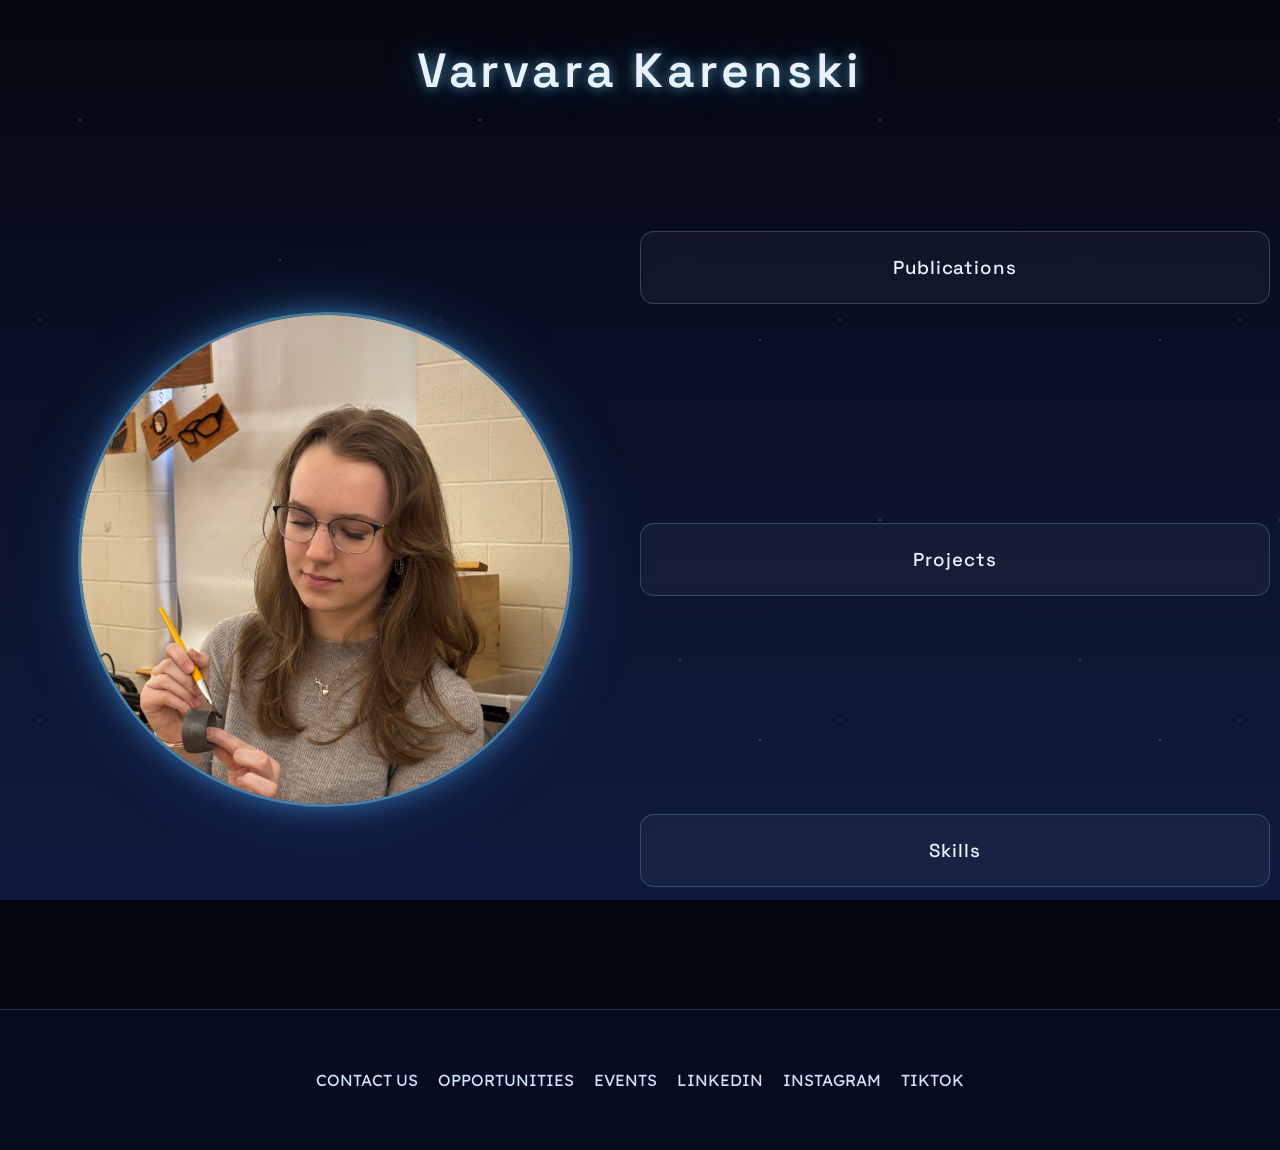
==== index.html @ 0d8dbd5d "Added common theme and filler pages" ====
<!DOCTYPE html>
<html lang="en">
    <head>
        <meta charset="UTF-8">
        <title>Landing Page</title>
        <link rel="preconnect" href="https://fonts.googleapis.com">
        <link rel="preconnect" href="https://fonts.gstatic.com" crossorigin>
        <link href="https://fonts.googleapis.com/css2?family=Space+Grotesk:wght@400;500;600;700&family=Lexend:wght@300;400;500&display=swap" rel="stylesheet">
        <link rel="stylesheet" href="style.css">
        <link rel="stylesheet" href="home.css">

    </head>
    <body>
        <div class="header">
            <h1>Varvara Karenski</h1>
        </div>
        <div class = "section1">
            <div class = "section1photo">
                <img src = portfoliopic.jpeg>
            </div>
            <div class = "section1tabs">
                <a class="tabbutton" href="publications.html">
                    <div>
                        <h3>Publications</h3>
                    </div>
                </a>

                <a class="tabbutton" href="projects.html">
                    <div>
                        <h3>Projects</h3>
                    </div>
                </a>

                <a class="tabbutton" href="skills.html">
                    <div>
                        <h3>Skills</h3>
                    </div>
                </a>
            </div>
        </div>

        <div class="featured">
            
        </div>

        <div class="footer">    
            <a href="mailto:bostonastroinfo@gmail.com">CONTACT US</a>
            <a href="index.html">OPPORTUNITIES</a>
            <a href="index.html">EVENTS</a>
            <a href="">LINKEDIN</a>
            <a href="https://www.instagram.com/bostonastronomy/">INSTAGRAM</a>
            <a href="https://www.tiktok.com/@bostonastronomy?lang=en">TIKTOK</a>
        </div>
    </body>
</html>
---- style.css ----
* {
    box-sizing: border-box;
}

html, body {
    margin: 0;
    padding: 0;
    min-height: 100%;
}

body {
    font-family: 'Lexend', sans-serif;
    color: #eaf2ff;
    background-color: #05070f;
    background-image:
        radial-gradient(1.5px 1.5px at 20% 30%, rgba(255, 255, 255, 0.9), transparent 60%),
        radial-gradient(1.5px 1.5px at 70% 65%, rgba(255, 255, 255, 0.7), transparent 60%),
        radial-gradient(1px 1px at 50% 15%, rgba(255, 255, 255, 0.8), transparent 60%),
        radial-gradient(1px 1px at 85% 40%, rgba(255, 255, 255, 0.6), transparent 60%),
        radial-gradient(1.5px 1.5px at 10% 80%, rgba(255, 255, 255, 0.7), transparent 60%),
        radial-gradient(1px 1px at 35% 90%, rgba(255, 255, 255, 0.5), transparent 60%),
        radial-gradient(1px 1px at 60% 50%, rgba(255, 255, 255, 0.6), transparent 60%),
        radial-gradient(1.5px 1.5px at 90% 85%, rgba(255, 255, 255, 0.8), transparent 60%),
        linear-gradient(180deg, #05070f 0%, #0a1128 45%, #101a3d 100%);
    background-repeat: repeat, repeat, repeat, repeat, repeat, repeat, repeat, repeat, no-repeat;
    background-size: 400px 400px, 400px 400px, 400px 400px, 400px 400px, 400px 400px, 400px 400px, 400px 400px, 400px 400px, cover;
    background-attachment: fixed;
    min-height: 100vh;
}

.header {
    padding: 2.5rem 1.5rem 0.5rem;
    text-align: center;
}

.header h1 {
    display: inline-block;
    margin: 0;
    font-family: 'Space Grotesk', sans-serif;
    font-weight: 600;
    font-size: clamp(1.8rem, 4vw, 3rem);
    letter-spacing: 0.08em;
    color: #eaf2ff;
    text-shadow: 0 0 12px rgba(125, 216, 255, 0.6), 0 0 40px rgba(77, 168, 255, 0.35);
}

.home-link {
    text-decoration: none;
}

/* Placeholder pages (publications, projects, skills) */
.placeholder {
    min-height: 70vh;
    display: flex;
    flex-direction: column;
    align-items: center;
    justify-content: center;
    text-align: center;
    padding: 4rem 1.5rem;
    gap: 1.25rem;
}

.placeholder h2 {
    margin: 0;
    font-family: 'Space Grotesk', sans-serif;
    font-weight: 600;
    font-size: clamp(2rem, 5vw, 3.2rem);
    letter-spacing: 0.05em;
    color: #eaf2ff;
    text-shadow: 0 0 16px rgba(125, 216, 255, 0.5);
}

.placeholder p {
    margin: 0;
    max-width: 32rem;
    color: #9fb0d0;
}

.placeholder a.back {
    margin-top: 0.5rem;
    padding: 0.75rem 1.75rem;
    border: 1px solid rgba(125, 216, 255, 0.4);
    border-radius: 999px;
    color: #eaf2ff;
    text-decoration: none;
    transition: background-color 0.25s ease, box-shadow 0.25s ease;
}

.placeholder a.back:hover {
    background-color: rgba(125, 216, 255, 0.12);
    box-shadow: 0 0 20px rgba(77, 168, 255, 0.35);
}

.footer {
    background-color: rgba(8, 14, 32, 0.85);
    border-top: 1px solid rgba(125, 216, 255, 0.2);
    backdrop-filter: blur(6px);
    margin: 0;
    padding: 50px;
    display: flex;
    flex-direction: row;
    flex-wrap: wrap;
    justify-content: center;
    align-items: center;
}

.footer a {
    font-family: 'Lexend', sans-serif;
    color: #cfe3ff;
    text-decoration: none;
    padding: 10px;
    transition: color 0.25s ease, text-shadow 0.25s ease;
}

.footer a:hover {
    color: #ffb37d;
    text-shadow: 0 0 10px rgba(255, 145, 77, 0.6);
}
---- home.css ----
.section1 {
    background: transparent;
    height: 100vh;
    width: 100%;
    padding: 10px;
    box-sizing: border-box;
    display: flex;
    flex-direction: row;
    justify-content: center;
    align-items: center;
}

.section1photo {
    height: 80vh;
    width: 50%;
    box-sizing: border-box;
    display: flex;
    justify-content: center;
    align-items: center;
}

.section1photo img {
    width: min(55vh, 40vw);
    height: min(55vh, 40vw);
    object-fit: cover;
    border-radius: 50%;
    border: 3px solid rgba(125, 216, 255, 0.55);
    box-shadow: 0 0 25px rgba(77, 168, 255, 0.5), 0 0 70px rgba(77, 168, 255, 0.22);
}

.section1tabs {
    height: 80vh;
    width: 50%;
    display: flex;
    flex-direction: column;
    justify-content: space-between;
    align-items: stretch;
    box-sizing: border-box;
    padding: 2rem 0;
}

.section1tabs .tabbutton {
    width: 100%;
    display: flex;
    align-items: center;
    justify-content: center;
    padding: 1.5rem;
    background-color: rgba(255, 255, 255, 0.04);
    border: 1px solid rgba(125, 216, 255, 0.25);
    border-radius: 14px;
    backdrop-filter: blur(6px);
    text-decoration: none;
    transition: background-color 0.25s ease, border-color 0.25s ease, box-shadow 0.25s ease, transform 0.25s ease;
}

.section1tabs .tabbutton:hover {
    background-color: rgba(125, 216, 255, 0.12);
    border-color: rgba(125, 216, 255, 0.6);
    box-shadow: 0 0 25px rgba(77, 168, 255, 0.35);
    transform: translateY(-2px);
}

.section1tabs .tabbutton h3 {
    margin: 0;
    font-family: 'Space Grotesk', sans-serif;
    font-weight: 500;
    letter-spacing: 0.05em;
    color: #eaf2ff;
}
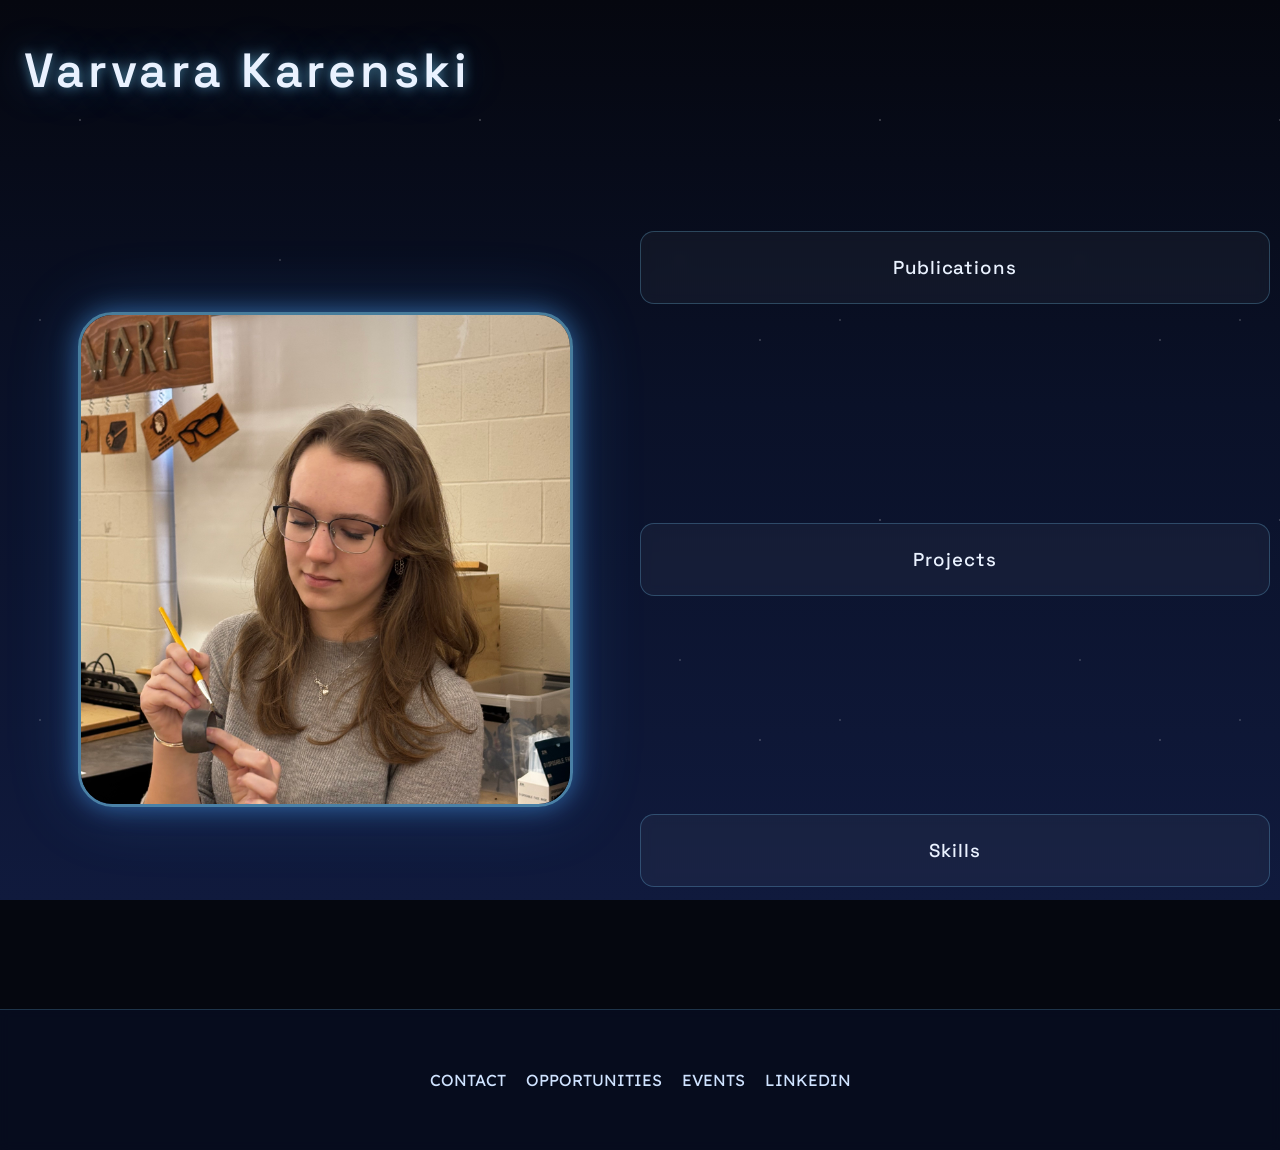
==== commit 256eebb6: "Updates" ====
--- a/index.html
+++ b/index.html
@@ -44,12 +44,10 @@
         </div>
 
         <div class="footer">    
-            <a href="mailto:bostonastroinfo@gmail.com">CONTACT US</a>
+            <a href="mailto:varvarakarenski@gmail.com">CONTACT</a>
             <a href="index.html">OPPORTUNITIES</a>
             <a href="index.html">EVENTS</a>
             <a href="">LINKEDIN</a>
-            <a href="https://www.instagram.com/bostonastronomy/">INSTAGRAM</a>
-            <a href="https://www.tiktok.com/@bostonastronomy?lang=en">TIKTOK</a>
         </div>
     </body>
 </html>
--- a/style.css
+++ b/style.css
@@ -30,7 +30,6 @@
 
 .header {
     padding: 2.5rem 1.5rem 0.5rem;
-    text-align: center;
 }
 
 .header h1 {
@@ -48,7 +47,6 @@
     text-decoration: none;
 }
 
-/* Placeholder pages (publications, projects, skills) */
 .placeholder {
     min-height: 70vh;
     display: flex;
--- a/home.css
+++ b/home.css
@@ -23,7 +23,7 @@
     width: min(55vh, 40vw);
     height: min(55vh, 40vw);
     object-fit: cover;
-    border-radius: 50%;
+    border-radius: 7%;
     border: 3px solid rgba(125, 216, 255, 0.55);
     box-shadow: 0 0 25px rgba(77, 168, 255, 0.5), 0 0 70px rgba(77, 168, 255, 0.22);
 }
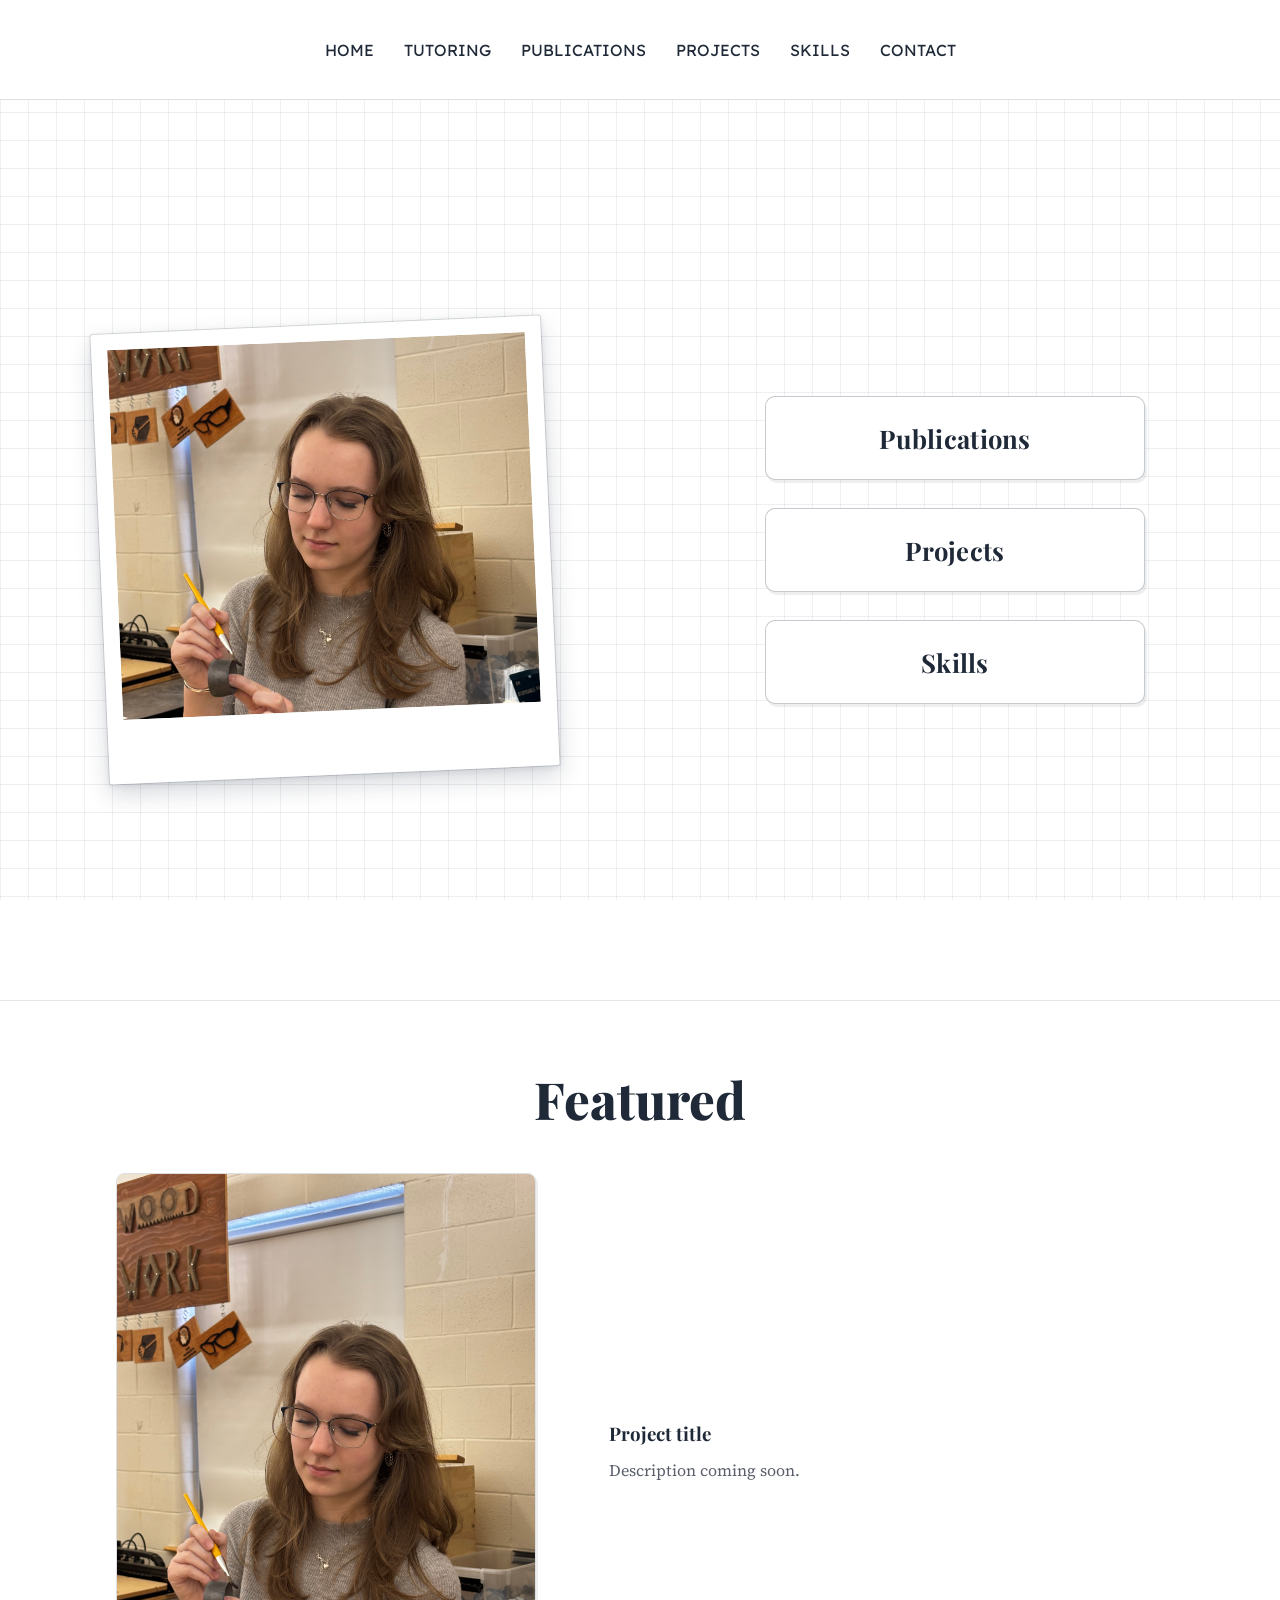
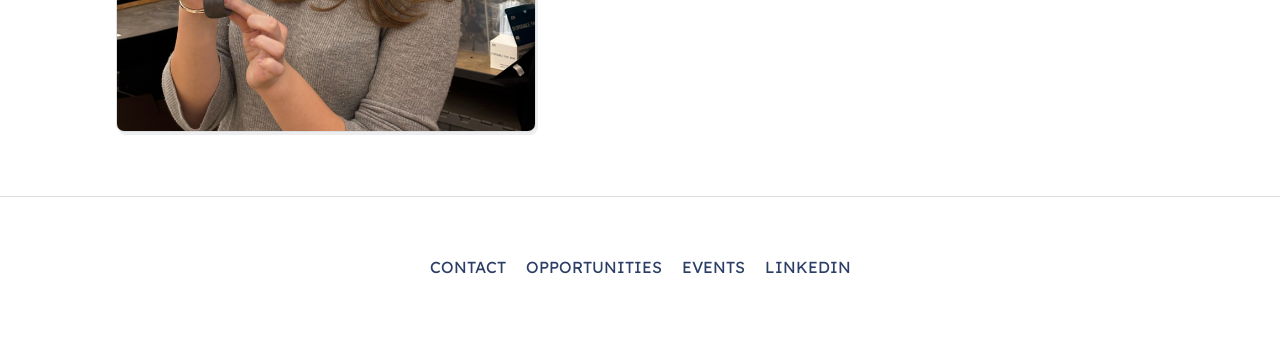
==== commit 4cf1b893: "Homepage redesign" ====
--- a/index.html
+++ b/index.html
@@ -5,15 +5,21 @@
         <title>Landing Page</title>
         <link rel="preconnect" href="https://fonts.googleapis.com">
         <link rel="preconnect" href="https://fonts.gstatic.com" crossorigin>
-        <link href="https://fonts.googleapis.com/css2?family=Space+Grotesk:wght@400;500;600;700&family=Lexend:wght@300;400;500&display=swap" rel="stylesheet">
+        <link href="https://fonts.googleapis.com/css2?family=Playfair+Display:wght@600;700;800&family=Source+Serif+4:wght@400;600&family=Courier+Prime:wght@400;700&family=Lexend:wght@300;400;500&display=swap" rel="stylesheet">
         <link rel="stylesheet" href="style.css">
         <link rel="stylesheet" href="home.css">
 
     </head>
     <body>
-        <div class="header">
-            <h1>Varvara Karenski</h1>
+        <div class="navbar">
+            <a href="index.html">HOME</a>
+            <a href="index.html">TUTORING</a>
+            <a href="index.html">PUBLICATIONS</a>
+            <a href="index.html">PROJECTS</a>
+            <a href="index.html">SKILLS</a>
+            <a href="index.html">CONTACT</a>
         </div>
+        
         <div class = "section1">
             <div class = "section1photo">
                 <img src = portfoliopic.jpeg>
@@ -40,7 +46,16 @@
         </div>
 
         <div class="featured">
-            
+            <h2>Featured</h2>
+            <div class="featuredcontent">
+                <div class="featuredphoto">
+                    <img src="portfoliopic.jpeg" alt="Featured work">
+                </div>
+                <div class="featureddescription">
+                    <h3>Project title</h3>
+                    <p>Description coming soon.</p>
+                </div>
+            </div>
         </div>
 
         <div class="footer">    
--- a/style.css
+++ b/style.css
@@ -9,38 +9,64 @@
 }
 
 body {
-    font-family: 'Lexend', sans-serif;
-    color: #eaf2ff;
-    background-color: #05070f;
+    font-family: 'Source Serif 4', Georgia, serif;
+    color: #2c2c34;
+    background-color: #ffffff;
     background-image:
-        radial-gradient(1.5px 1.5px at 20% 30%, rgba(255, 255, 255, 0.9), transparent 60%),
-        radial-gradient(1.5px 1.5px at 70% 65%, rgba(255, 255, 255, 0.7), transparent 60%),
-        radial-gradient(1px 1px at 50% 15%, rgba(255, 255, 255, 0.8), transparent 60%),
-        radial-gradient(1px 1px at 85% 40%, rgba(255, 255, 255, 0.6), transparent 60%),
-        radial-gradient(1.5px 1.5px at 10% 80%, rgba(255, 255, 255, 0.7), transparent 60%),
-        radial-gradient(1px 1px at 35% 90%, rgba(255, 255, 255, 0.5), transparent 60%),
-        radial-gradient(1px 1px at 60% 50%, rgba(255, 255, 255, 0.6), transparent 60%),
-        radial-gradient(1.5px 1.5px at 90% 85%, rgba(255, 255, 255, 0.8), transparent 60%),
-        linear-gradient(180deg, #05070f 0%, #0a1128 45%, #101a3d 100%);
-    background-repeat: repeat, repeat, repeat, repeat, repeat, repeat, repeat, repeat, no-repeat;
-    background-size: 400px 400px, 400px 400px, 400px 400px, 400px 400px, 400px 400px, 400px 400px, 400px 400px, 400px 400px, cover;
+        linear-gradient(to right, rgba(30, 41, 59, 0.07) 1px, transparent 1px),
+        linear-gradient(to bottom, rgba(30, 41, 59, 0.07) 1px, transparent 1px);
+    background-size: 28px 28px;
+    background-position: 0 0;
     background-attachment: fixed;
     min-height: 100vh;
 }
 
+.navbar{
+    background-color: #ffffff;
+    height: 100px;
+    margin: 0;
+    padding: 0;
+    border-bottom: 1.5px solid rgba(30, 41, 59, 0.15);
+    /*Flex*/
+    display: flex;
+    flex-direction: row;
+    flex-wrap: nowrap;
+    justify-content: center;
+    align-items: center;
+    }
+
+.navbar a{
+    color: #1f2937;
+    text-decoration: none;
+    padding: 15px;
+    font-family: 'Lexend', sans-serif;
+}
+
+.navbar a:hover{
+    color: #d1495b;
+    text-decoration: none;
+    padding: 15px;
+}
+
+.navbar img{
+    height: 80%;
+    width: auto;
+    padding: 5px;
+}
+
 .header {
-    padding: 2.5rem 1.5rem 0.5rem;
+    padding: 2rem 1.5rem 1.25rem;
+    border-bottom: 3px double #1f2937;
 }
 
 .header h1 {
     display: inline-block;
     margin: 0;
-    font-family: 'Space Grotesk', sans-serif;
-    font-weight: 600;
-    font-size: clamp(1.8rem, 4vw, 3rem);
-    letter-spacing: 0.08em;
-    color: #eaf2ff;
-    text-shadow: 0 0 12px rgba(125, 216, 255, 0.6), 0 0 40px rgba(77, 168, 255, 0.35);
+    font-family: 'Playfair Display', serif;
+    font-weight: 800;
+    font-size: clamp(2.2rem, 5vw, 3.6rem);
+    letter-spacing: 0.01em;
+    color: #1f2937;
 }
 
 .home-link {
@@ -60,39 +86,43 @@
 
 .placeholder h2 {
     margin: 0;
-    font-family: 'Space Grotesk', sans-serif;
-    font-weight: 600;
-    font-size: clamp(2rem, 5vw, 3.2rem);
-    letter-spacing: 0.05em;
-    color: #eaf2ff;
-    text-shadow: 0 0 16px rgba(125, 216, 255, 0.5);
+    font-family: 'Playfair Display', serif;
+    font-weight: 700;
+    font-size: clamp(2.4rem, 6vw, 3.8rem);
+    letter-spacing: 0.01em;
+    color: #1f2937;
 }
 
 .placeholder p {
     margin: 0;
     max-width: 32rem;
-    color: #9fb0d0;
+    color: #5b5f6b;
 }
 
 .placeholder a.back {
     margin-top: 0.5rem;
     padding: 0.75rem 1.75rem;
-    border: 1px solid rgba(125, 216, 255, 0.4);
-    border-radius: 999px;
-    color: #eaf2ff;
+    border: 1.5px solid #2c3e66;
+    border-radius: 8px;
+    background-color: #ffffff;
+    color: #2c3e66;
     text-decoration: none;
-    transition: background-color 0.25s ease, box-shadow 0.25s ease;
+    font-family: 'Courier Prime', monospace;
+    text-transform: uppercase;
+    letter-spacing: 0.05em;
+    transition: background-color 0.25s ease, box-shadow 0.25s ease, transform 0.15s ease;
 }
 
 .placeholder a.back:hover {
-    background-color: rgba(125, 216, 255, 0.12);
-    box-shadow: 0 0 20px rgba(77, 168, 255, 0.35);
+    background-color: #eef2ff;
+    box-shadow: 2px 2px 0 rgba(44, 62, 102, 0.4);
+    transform: translate(-1px, -1px);
 }
 
 .footer {
-    background-color: rgba(8, 14, 32, 0.85);
-    border-top: 1px solid rgba(125, 216, 255, 0.2);
-    backdrop-filter: blur(6px);
+    background-color: rgba(255, 255, 255, 0.9);
+    border-top: 1.5px solid rgba(30, 41, 59, 0.15);
+    backdrop-filter: blur(4px);
     margin: 0;
     padding: 50px;
     display: flex;
@@ -104,13 +134,12 @@
 
 .footer a {
     font-family: 'Lexend', sans-serif;
-    color: #cfe3ff;
+    color: #2c3e66;
     text-decoration: none;
     padding: 10px;
-    transition: color 0.25s ease, text-shadow 0.25s ease;
+    transition: color 0.25s ease;
 }
 
 .footer a:hover {
-    color: #ffb37d;
-    text-shadow: 0 0 10px rgba(255, 145, 77, 0.6);
+    color: #d1495b;
 }
--- a/home.css
+++ b/home.css
@@ -20,12 +20,16 @@
 }
 
 .section1photo img {
-    width: min(55vh, 40vw);
-    height: min(55vh, 40vw);
+    width: min(50vh, 36vw);
+    height: min(50vh, 36vw);
     object-fit: cover;
-    border-radius: 7%;
-    border: 3px solid rgba(125, 216, 255, 0.55);
-    box-shadow: 0 0 25px rgba(77, 168, 255, 0.5), 0 0 70px rgba(77, 168, 255, 0.22);
+    border-radius: 2px;
+    border-style: solid;
+    border-color: #ffffff;
+    border-width: 16px 16px 64px 16px;
+    outline: 1px solid rgba(30, 41, 59, 0.15);
+    box-shadow: 0 10px 24px rgba(30, 41, 59, 0.18), 0 2px 6px rgba(30, 41, 59, 0.1);
+    transform: rotate(-2.5deg);
 }
 
 .section1tabs {
@@ -33,37 +37,104 @@
     width: 50%;
     display: flex;
     flex-direction: column;
-    justify-content: space-between;
-    align-items: stretch;
+    justify-content: center;
+    align-items: center;
+    gap: 1.75rem;
     box-sizing: border-box;
     padding: 2rem 0;
 }
 
 .section1tabs .tabbutton {
     width: 100%;
+    max-width: 380px;
     display: flex;
     align-items: center;
     justify-content: center;
     padding: 1.5rem;
-    background-color: rgba(255, 255, 255, 0.04);
-    border: 1px solid rgba(125, 216, 255, 0.25);
-    border-radius: 14px;
-    backdrop-filter: blur(6px);
+    background-color: #ffffff;
+    border: 1.5px solid rgba(30, 41, 59, 0.25);
+    border-radius: 10px;
+    box-shadow: 2px 3px 0 rgba(30, 41, 59, 0.08);
     text-decoration: none;
-    transition: background-color 0.25s ease, border-color 0.25s ease, box-shadow 0.25s ease, transform 0.25s ease;
+    transition: background-color 0.25s ease, border-color 0.25s ease, box-shadow 0.2s ease, transform 0.2s ease;
 }
 
 .section1tabs .tabbutton:hover {
-    background-color: rgba(125, 216, 255, 0.12);
-    border-color: rgba(125, 216, 255, 0.6);
-    box-shadow: 0 0 25px rgba(77, 168, 255, 0.35);
-    transform: translateY(-2px);
+    background-color: #f7f8fc;
+    border-color: #2c3e66;
+    box-shadow: 3px 4px 0 rgba(44, 62, 102, 0.25);
+    transform: translate(-1px, -2px);
 }
 
 .section1tabs .tabbutton h3 {
     margin: 0;
-    font-family: 'Space Grotesk', sans-serif;
-    font-weight: 500;
-    letter-spacing: 0.05em;
-    color: #eaf2ff;
+    font-family: 'Playfair Display', serif;
+    font-weight: 700;
+    font-size: 1.6rem;
+    letter-spacing: 0.01em;
+    color: #1f2937;
 }
+
+.featured {
+    background-color: #ffffff;
+    width: 100%;
+    padding: 4rem 1.5rem;
+    box-sizing: border-box;
+    border-top: 1.5px solid rgba(30, 41, 59, 0.12);
+}
+
+.featured h2 {
+    margin: 0 0 2.5rem;
+    font-family: 'Playfair Display', serif;
+    font-weight: 800;
+    font-size: clamp(2.2rem, 5vw, 3.2rem);
+    color: #1f2937;
+    text-align: center;
+}
+
+.featuredcontent {
+    display: flex;
+    flex-direction: row;
+    align-items: center;
+    justify-content: center;
+    gap: 3rem;
+    max-width: 1100px;
+    margin: 0 auto;
+}
+
+.featuredphoto {
+    flex: 1 1 40%;
+    display: flex;
+    justify-content: center;
+}
+
+.featuredphoto img {
+    width: 100%;
+    max-width: 420px;
+    border-radius: 8px;
+    border: 1.5px solid rgba(30, 41, 59, 0.15);
+    box-shadow: 2px 3px 0 rgba(30, 41, 59, 0.08);
+}
+
+.featureddescription {
+    flex: 1 1 50%;
+}
+
+.featureddescription h3 {
+    margin: 0 0 0.75rem;
+    font-family: 'Playfair Display', serif;
+    font-weight: 700;
+    color: #1f2937;
+}
+
+.featureddescription p {
+    margin: 0;
+    color: #5b5f6b;
+    line-height: 1.6;
+}
+
+@media (max-width: 720px) {
+    .featuredcontent {
+        flex-direction: column;
+    }
+}
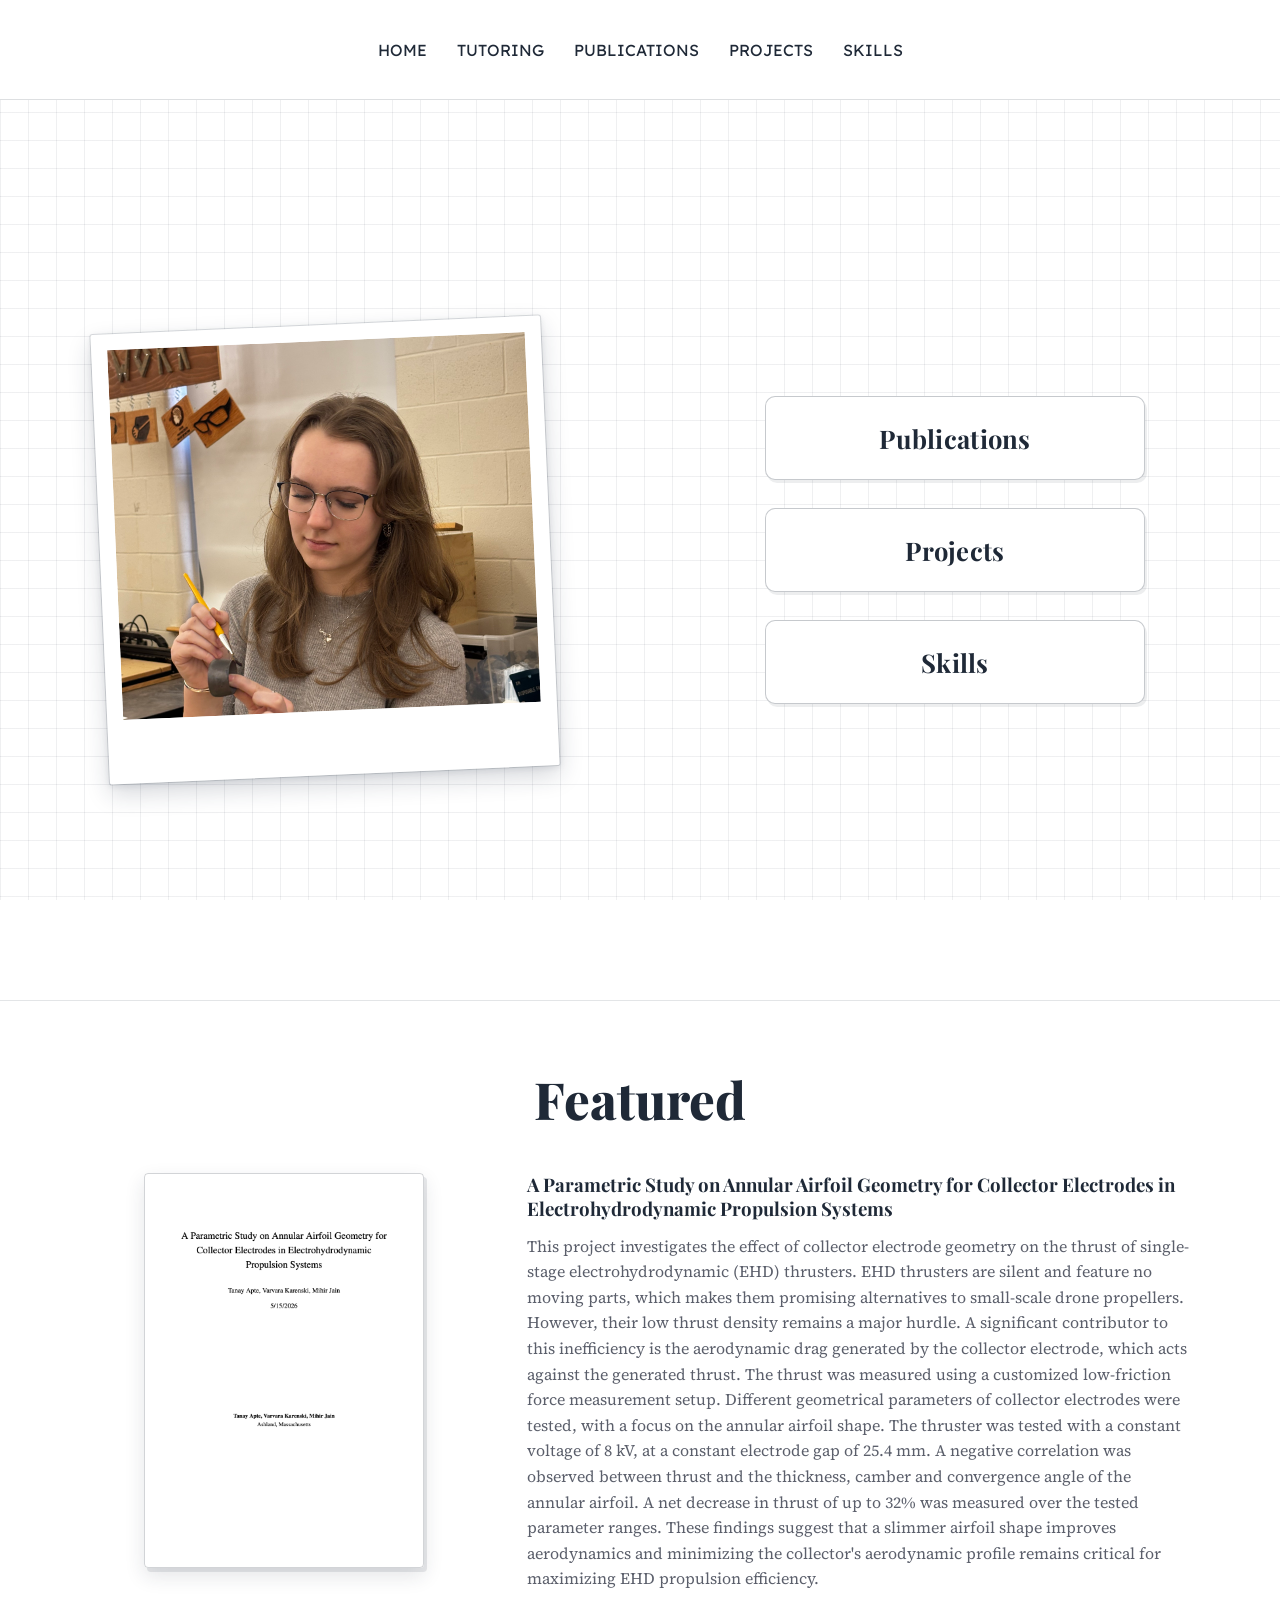
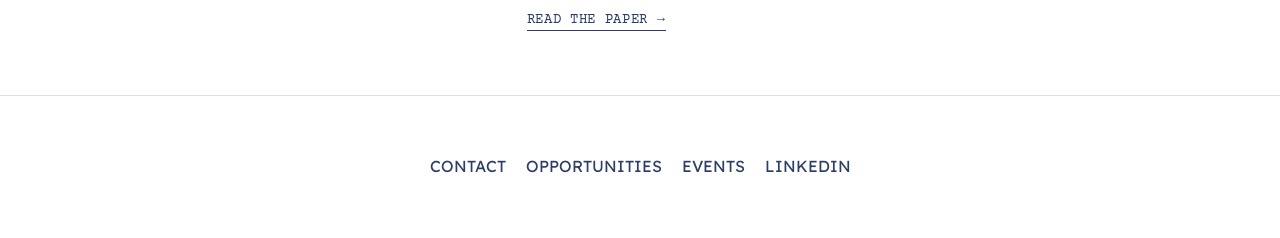
==== commit 736c8356: "Added publications and featured" ====
--- a/index.html
+++ b/index.html
@@ -14,10 +14,9 @@
         <div class="navbar">
             <a href="index.html">HOME</a>
             <a href="index.html">TUTORING</a>
-            <a href="index.html">PUBLICATIONS</a>
+            <a href="publications.html">PUBLICATIONS</a>
             <a href="index.html">PROJECTS</a>
             <a href="index.html">SKILLS</a>
-            <a href="index.html">CONTACT</a>
         </div>
         
         <div class = "section1">
@@ -49,11 +48,30 @@
             <h2>Featured</h2>
             <div class="featuredcontent">
                 <div class="featuredphoto">
-                    <img src="portfoliopic.jpeg" alt="Featured work">
+                    <a href="https://doi.org/10.31224/6625" target="_blank" rel="noopener">
+                        <img src="annular-airfoil-preview.png" alt="Preview of the research paper: A Parametric Study on Annular Airfoil Geometry for Collector Electrodes in Electrohydrodynamic Propulsion Systems">
+                    </a>
                 </div>
                 <div class="featureddescription">
-                    <h3>Project title</h3>
-                    <p>Description coming soon.</p>
+                    <h3>A Parametric Study on Annular Airfoil Geometry for Collector Electrodes in Electrohydrodynamic Propulsion Systems</h3>
+                    <p>This project investigates the effect of collector electrode geometry
+                        on the thrust of single-stage electrohydrodynamic (EHD) thrusters. 
+                        EHD thrusters are silent and feature no moving parts, which makes 
+                        them promising alternatives to small-scale drone propellers. However, 
+                        their low thrust density remains a major hurdle. A significant contributor 
+                        to this inefficiency is the aerodynamic drag generated by the collector 
+                        electrode, which acts against the generated thrust. The thrust was 
+                        measured using a customized low-friction force measurement setup. 
+                        Different geometrical parameters of collector electrodes were tested, 
+                        with a focus on the annular airfoil shape. The thruster was tested with 
+                        a constant voltage of 8 kV, at a constant electrode gap of 25.4 mm. A 
+                        negative correlation was observed between thrust and the thickness, 
+                        camber and convergence angle of the annular airfoil. A net decrease in 
+                        thrust of up to 32% was measured over the tested parameter ranges. These 
+                        findings suggest that a slimmer airfoil shape improves aerodynamics and 
+                        minimizing the collector's aerodynamic profile remains critical for 
+                        maximizing EHD propulsion efficiency.</p>
+                    <a class="paperlink" href="https://doi.org/10.31224/6625" target="_blank" rel="noopener">Read the paper &rarr;</a>
                 </div>
             </div>
         </div>
@@ -62,7 +80,7 @@
             <a href="mailto:varvarakarenski@gmail.com">CONTACT</a>
             <a href="index.html">OPPORTUNITIES</a>
             <a href="index.html">EVENTS</a>
-            <a href="">LINKEDIN</a>
+            <a href="https://linkedin.com/in/varvara-karenski-8309a5322">LINKEDIN</a>
         </div>
     </body>
 </html>
--- a/style.css
+++ b/style.css
@@ -143,3 +143,21 @@
 .footer a:hover {
     color: #d1495b;
 }
+
+.paperlink {
+    display: inline-block;
+    margin-top: 1.25rem;
+    font-family: 'Courier Prime', monospace;
+    text-transform: uppercase;
+    letter-spacing: 0.05em;
+    font-size: 0.85rem;
+    color: #2c3e66;
+    text-decoration: none;
+    border-bottom: 1.5px solid currentColor;
+    padding-bottom: 2px;
+    transition: color 0.2s ease;
+}
+
+.paperlink:hover {
+    color: #d1495b;
+}
--- a/home.css
+++ b/home.css
@@ -95,7 +95,7 @@
 .featuredcontent {
     display: flex;
     flex-direction: row;
-    align-items: center;
+    align-items: flex-start;
     justify-content: center;
     gap: 3rem;
     max-width: 1100px;
@@ -103,27 +103,34 @@
 }
 
 .featuredphoto {
-    flex: 1 1 40%;
+    flex: 1 1 30%;
     display: flex;
     justify-content: center;
 }
 
 .featuredphoto img {
     width: 100%;
-    max-width: 420px;
-    border-radius: 8px;
-    border: 1.5px solid rgba(30, 41, 59, 0.15);
-    box-shadow: 2px 3px 0 rgba(30, 41, 59, 0.08);
+    max-width: 280px;
+    border-radius: 4px;
+    border: 1.5px solid rgba(30, 41, 59, 0.2);
+    box-shadow: 3px 4px 0 rgba(30, 41, 59, 0.1), 0 8px 20px rgba(30, 41, 59, 0.12);
+    transition: transform 0.2s ease, box-shadow 0.2s ease;
+}
+
+.featuredphoto a:hover img {
+    transform: translateY(-3px);
+    box-shadow: 4px 6px 0 rgba(30, 41, 59, 0.15), 0 10px 24px rgba(30, 41, 59, 0.16);
 }
 
 .featureddescription {
-    flex: 1 1 50%;
+    flex: 1 1 55%;
 }
 
 .featureddescription h3 {
     margin: 0 0 0.75rem;
     font-family: 'Playfair Display', serif;
     font-weight: 700;
+    line-height: 1.3;
     color: #1f2937;
 }
 
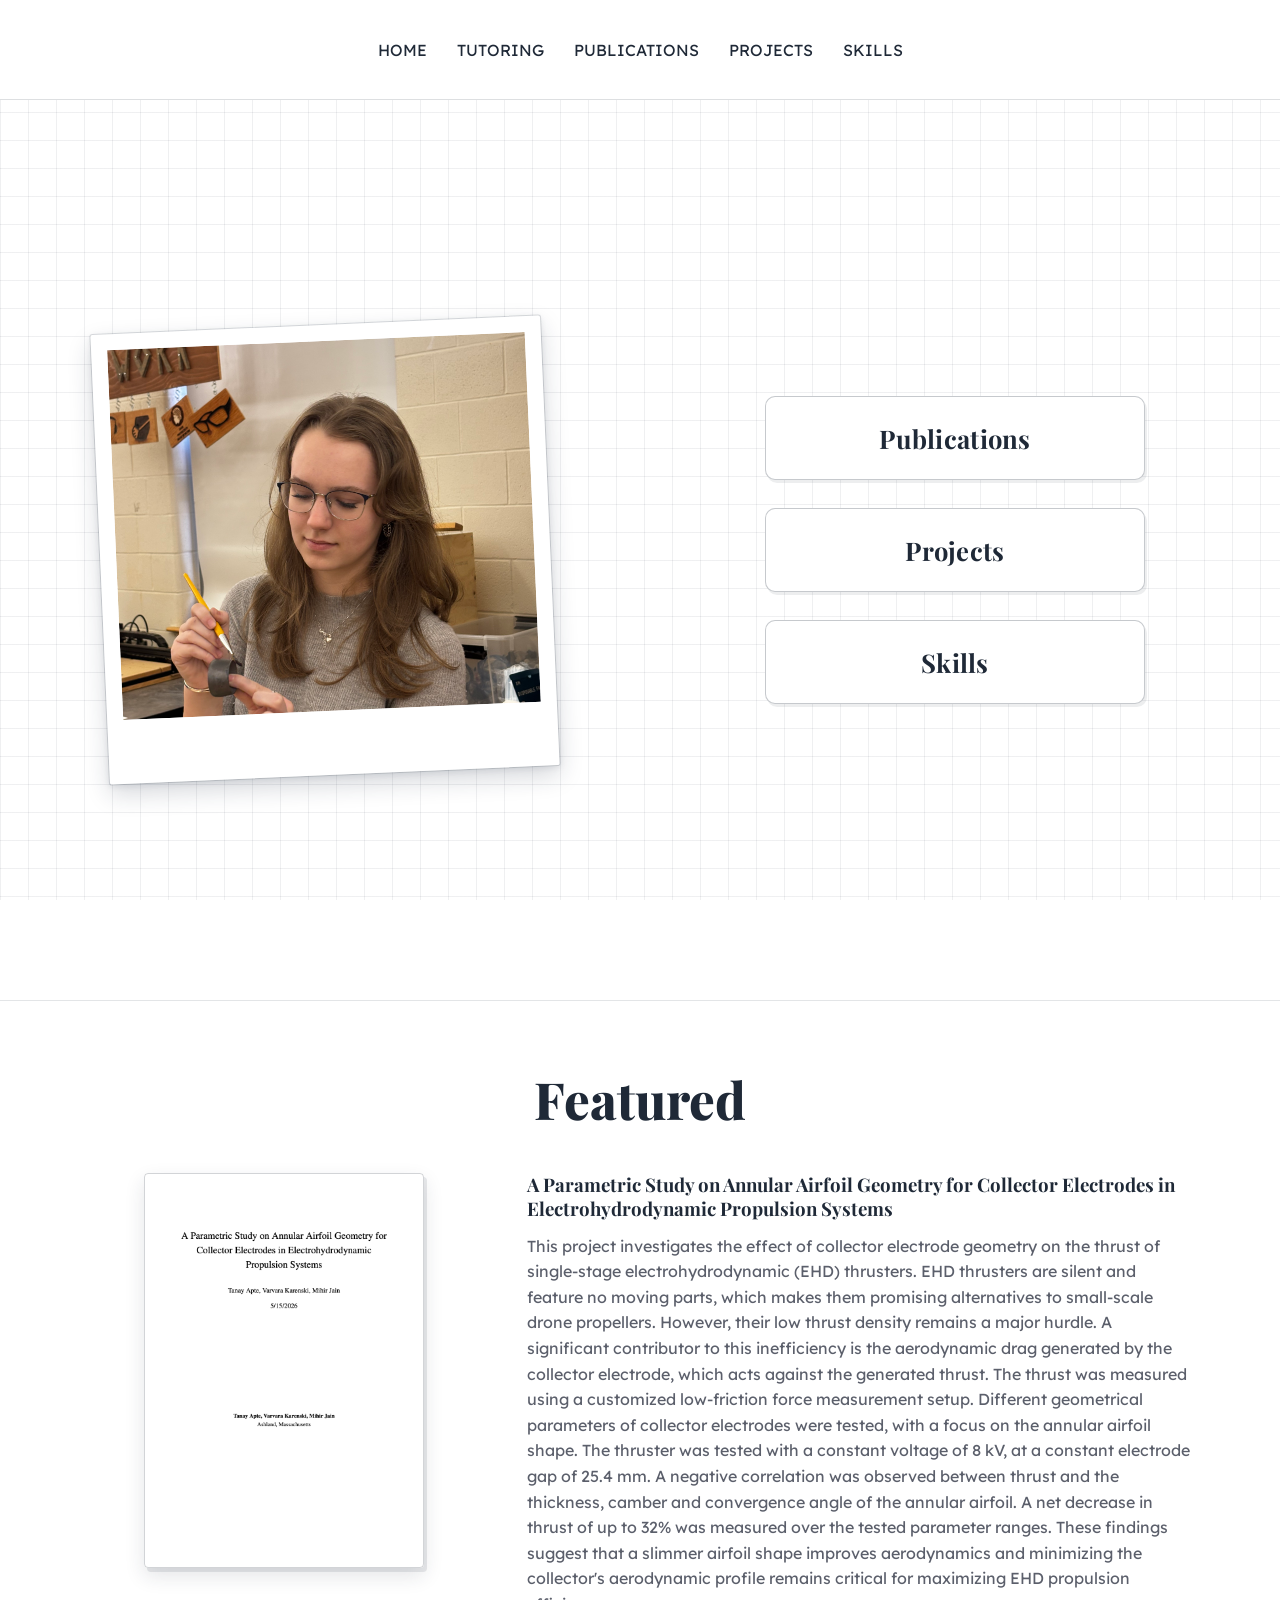
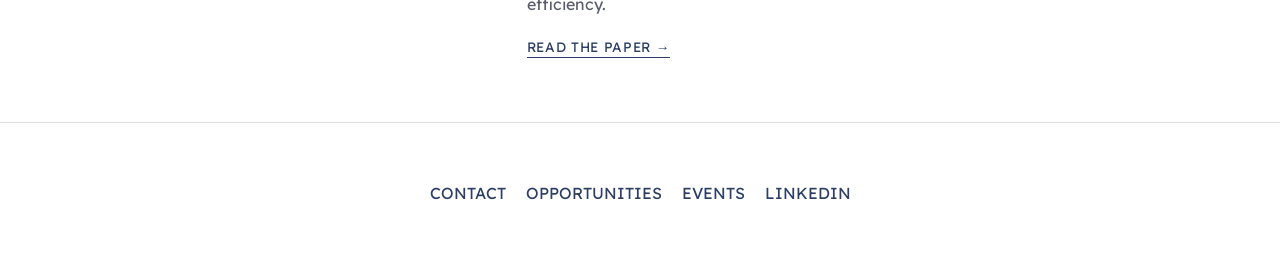
==== commit 05ea3f19: "Updating tutoring page" ====
--- a/index.html
+++ b/index.html
@@ -5,7 +5,7 @@
         <title>Landing Page</title>
         <link rel="preconnect" href="https://fonts.googleapis.com">
         <link rel="preconnect" href="https://fonts.gstatic.com" crossorigin>
-        <link href="https://fonts.googleapis.com/css2?family=Playfair+Display:wght@600;700;800&family=Source+Serif+4:wght@400;600&family=Courier+Prime:wght@400;700&family=Lexend:wght@300;400;500&display=swap" rel="stylesheet">
+        <link href="https://fonts.googleapis.com/css2?family=Playfair+Display:wght@600;700;800&family=Lexend:wght@300;400;500&display=swap" rel="stylesheet">
         <link rel="stylesheet" href="style.css">
         <link rel="stylesheet" href="home.css">
 
@@ -13,10 +13,10 @@
     <body>
         <div class="navbar">
             <a href="index.html">HOME</a>
-            <a href="index.html">TUTORING</a>
+            <a href="tutoring.html">TUTORING</a>
             <a href="publications.html">PUBLICATIONS</a>
-            <a href="index.html">PROJECTS</a>
-            <a href="index.html">SKILLS</a>
+            <a href="projects.html">PROJECTS</a>
+            <a href="skills.html">SKILLS</a>
         </div>
         
         <div class = "section1">
--- a/style.css
+++ b/style.css
@@ -9,7 +9,7 @@
 }
 
 body {
-    font-family: 'Source Serif 4', Georgia, serif;
+    font-family: 'Lexend', sans-serif;
     color: #2c2c34;
     background-color: #ffffff;
     background-image:
@@ -99,7 +99,7 @@
     color: #5b5f6b;
 }
 
-.placeholder a.back {
+a.back {
     margin-top: 0.5rem;
     padding: 0.75rem 1.75rem;
     border: 1.5px solid #2c3e66;
@@ -107,13 +107,13 @@
     background-color: #ffffff;
     color: #2c3e66;
     text-decoration: none;
-    font-family: 'Courier Prime', monospace;
+    font-family: 'Lexend', sans-serif;
     text-transform: uppercase;
     letter-spacing: 0.05em;
     transition: background-color 0.25s ease, box-shadow 0.25s ease, transform 0.15s ease;
 }
 
-.placeholder a.back:hover {
+a.back:hover {
     background-color: #eef2ff;
     box-shadow: 2px 2px 0 rgba(44, 62, 102, 0.4);
     transform: translate(-1px, -1px);
@@ -147,7 +147,7 @@
 .paperlink {
     display: inline-block;
     margin-top: 1.25rem;
-    font-family: 'Courier Prime', monospace;
+    font-family: 'Lexend', sans-serif;
     text-transform: uppercase;
     letter-spacing: 0.05em;
     font-size: 0.85rem;
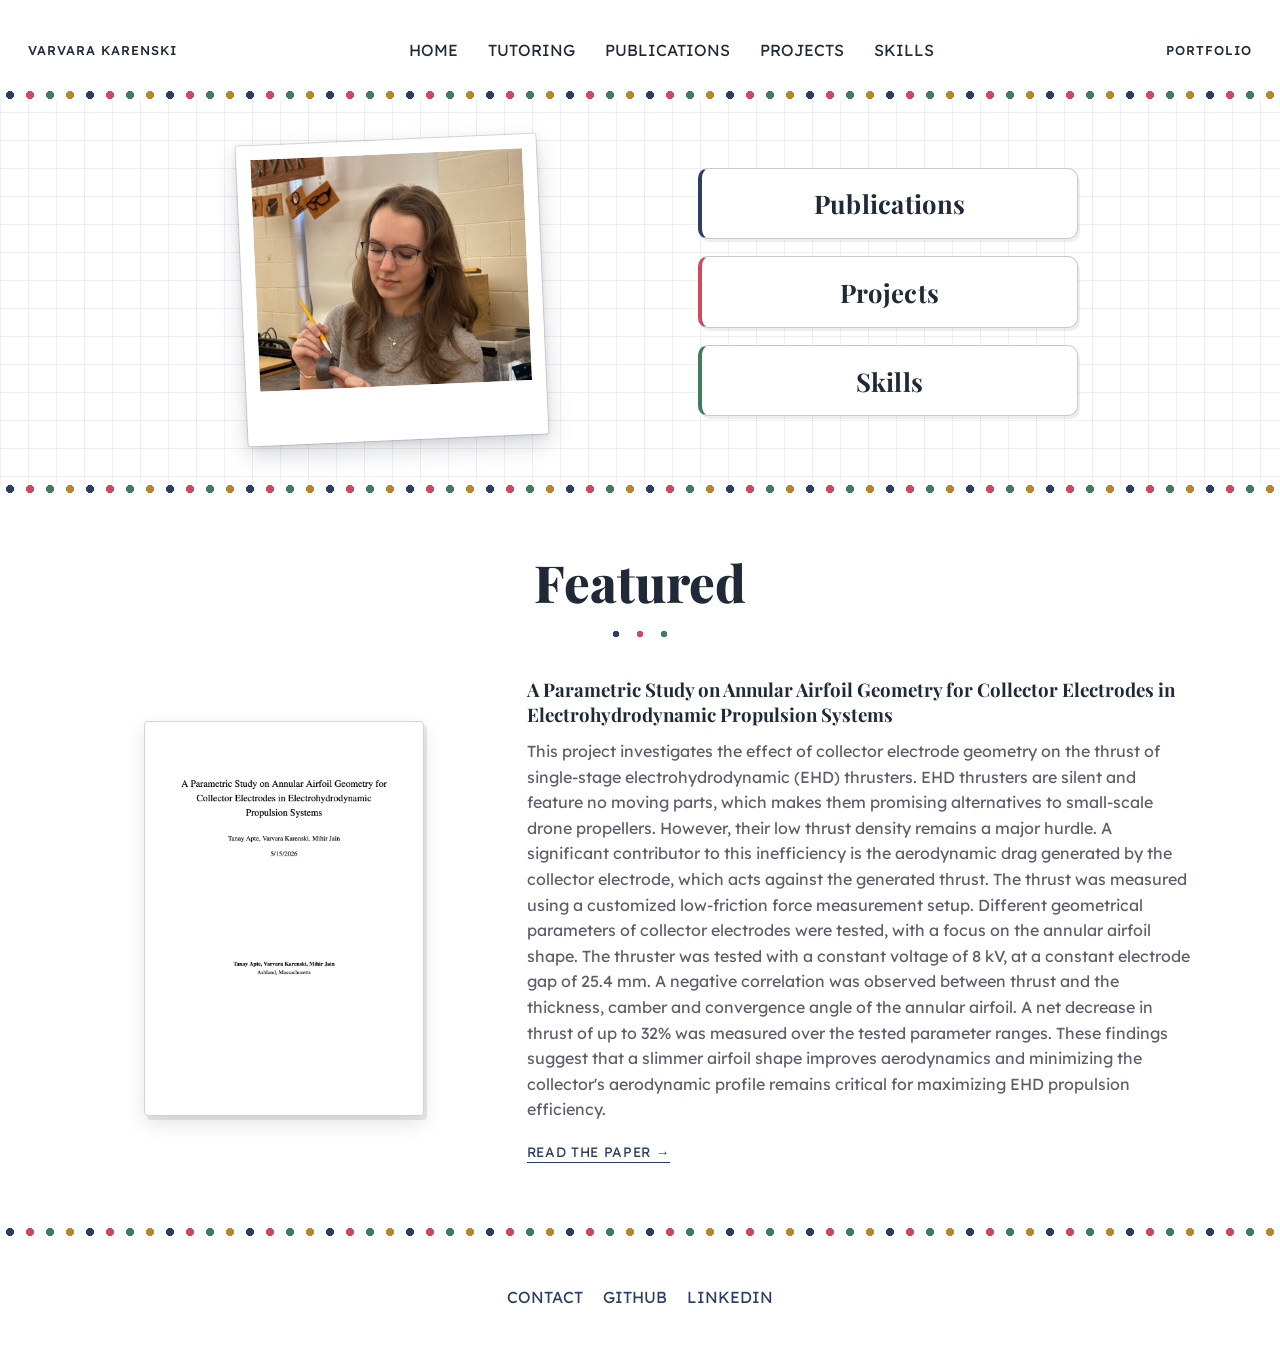
==== commit ddb675c7: "added decor and updated skills and tutoring" ====
--- a/index.html
+++ b/index.html
@@ -5,23 +5,27 @@
         <title>Landing Page</title>
         <link rel="preconnect" href="https://fonts.googleapis.com">
         <link rel="preconnect" href="https://fonts.gstatic.com" crossorigin>
-        <link href="https://fonts.googleapis.com/css2?family=Playfair+Display:wght@600;700;800&family=Lexend:wght@300;400;500&display=swap" rel="stylesheet">
+        <link href="https://fonts.googleapis.com/css2?family=Playfair+Display:wght@600;700;800&family=Source+Serif+4:wght@400;600&family=Courier+Prime:wght@400;700&family=Lexend:wght@300;400;500&display=swap" rel="stylesheet">
         <link rel="stylesheet" href="style.css">
         <link rel="stylesheet" href="home.css">
 
     </head>
     <body>
         <div class="navbar">
-            <a href="index.html">HOME</a>
-            <a href="tutoring.html">TUTORING</a>
-            <a href="publications.html">PUBLICATIONS</a>
-            <a href="projects.html">PROJECTS</a>
-            <a href="skills.html">SKILLS</a>
+            <span class="navbar-name">Varvara Karenski</span>
+            <div class="navbar-links">
+                <a href="index.html">HOME</a>
+                <a href="tutoring.html">TUTORING</a>
+                <a href="publications.html">PUBLICATIONS</a>
+                <a href="projects.html">PROJECTS</a>
+                <a href="skills.html">SKILLS</a>
+            </div>
+            <span class="navbar-brand">Portfolio</span>
         </div>
         
         <div class = "section1">
             <div class = "section1photo">
-                <img src = portfoliopic.jpeg>
+                <center><img src = portfoliopic.jpeg></center>
             </div>
             <div class = "section1tabs">
                 <a class="tabbutton" href="publications.html">
@@ -78,8 +82,7 @@
 
         <div class="footer">    
             <a href="mailto:varvarakarenski@gmail.com">CONTACT</a>
-            <a href="index.html">OPPORTUNITIES</a>
-            <a href="index.html">EVENTS</a>
+            <a href="https://github.com/varvarakarenski" target="_blank" rel="noopener">GITHUB</a>
             <a href="https://linkedin.com/in/varvara-karenski-8309a5322">LINKEDIN</a>
         </div>
     </body>
--- a/style.css
+++ b/style.css
@@ -22,36 +22,94 @@
 }
 
 .navbar{
+    position: relative;
     background-color: #ffffff;
     height: 100px;
     margin: 0;
-    padding: 0;
-    border-bottom: 1.5px solid rgba(30, 41, 59, 0.15);
+    padding: 0 1.75rem;
+    box-sizing: border-box;
     /*Flex*/
     display: flex;
     flex-direction: row;
     flex-wrap: nowrap;
+    justify-content: space-between;
+    align-items: center;
+    gap: 1rem;
+    }
+
+.navbar::after {
+    content: '';
+    position: absolute;
+    left: 0;
+    right: 0;
+    bottom: 0;
+    height: 10px;
+    background-image:
+        radial-gradient(circle 4px at 10px 5px, #2c3e66 99%, transparent 100%),
+        radial-gradient(circle 4px at 30px 5px, #d1495b 99%, transparent 100%),
+        radial-gradient(circle 4px at 50px 5px, #3f7d5c 99%, transparent 100%),
+        radial-gradient(circle 4px at 70px 5px, #b8862c 99%, transparent 100%);
+    background-size: 80px 10px;
+    background-repeat: repeat-x;
+}
+
+.navbar-links {
+    display: flex;
+    flex-direction: row;
+    flex-wrap: nowrap;
+    align-items: center;
     justify-content: center;
-    align-items: center;
-    }
+    flex: 1 1 auto;
+}
+
+.navbar-brand,
+.navbar-name {
+    flex: 0 0 auto;
+    white-space: nowrap;
+    text-decoration: none;
+    font-family: 'Lexend', sans-serif;
+    font-size: 0.8rem;
+    font-weight: 500;
+    text-transform: uppercase;
+    letter-spacing: 0.08em;
+    color: #1f2937;
+    transition: color 0.2s ease;
+}
 
 .navbar a{
     color: #1f2937;
     text-decoration: none;
     padding: 15px;
     font-family: 'Lexend', sans-serif;
-}
-
-.navbar a:hover{
-    color: #d1495b;
-    text-decoration: none;
-    padding: 15px;
 }
 
 .navbar img{
     height: 80%;
     width: auto;
     padding: 5px;
+}
+
+@media (max-width: 700px) {
+    .navbar {
+        height: auto;
+        flex-wrap: wrap;
+        justify-content: center;
+        row-gap: 0.5rem;
+        column-gap: 1.25rem;
+        padding: 1rem 1.25rem 1.25rem;
+    }
+
+    .navbar-links {
+        order: 3;
+        flex: 1 1 100%;
+        flex-wrap: wrap;
+        row-gap: 0.25rem;
+    }
+
+    .navbar a {
+        padding: 6px 10px;
+        font-size: 0.9rem;
+    }
 }
 
 .header {
@@ -120,8 +178,8 @@
 }
 
 .footer {
+    position: relative;
     background-color: rgba(255, 255, 255, 0.9);
-    border-top: 1.5px solid rgba(30, 41, 59, 0.15);
     backdrop-filter: blur(4px);
     margin: 0;
     padding: 50px;
@@ -130,6 +188,22 @@
     flex-wrap: wrap;
     justify-content: center;
     align-items: center;
+}
+
+.footer::before {
+    content: '';
+    position: absolute;
+    left: 0;
+    right: 0;
+    top: 0;
+    height: 10px;
+    background-image:
+        radial-gradient(circle 4px at 10px 5px, #2c3e66 99%, transparent 100%),
+        radial-gradient(circle 4px at 30px 5px, #d1495b 99%, transparent 100%),
+        radial-gradient(circle 4px at 50px 5px, #3f7d5c 99%, transparent 100%),
+        radial-gradient(circle 4px at 70px 5px, #b8862c 99%, transparent 100%);
+    background-size: 80px 10px;
+    background-repeat: repeat-x;
 }
 
 .footer a {
--- a/home.css
+++ b/home.css
@@ -1,18 +1,20 @@
 .section1 {
     background: transparent;
-    height: 100vh;
     width: 100%;
-    padding: 10px;
+    max-width: 1000px;
+    margin: 0 auto;
+    padding: 2.5rem 1.5rem;
     box-sizing: border-box;
     display: flex;
+    flex-wrap: wrap;
     flex-direction: row;
     justify-content: center;
     align-items: center;
+    gap: 2.5rem;
 }
 
 .section1photo {
-    height: 80vh;
-    width: 50%;
+    flex: 1 1 45%;
     box-sizing: border-box;
     display: flex;
     justify-content: center;
@@ -20,28 +22,38 @@
 }
 
 .section1photo img {
-    width: min(50vh, 36vw);
-    height: min(50vh, 36vw);
+    width: min(38vh, 300px);
+    height: min(38vh, 300px);
     object-fit: cover;
     border-radius: 2px;
     border-style: solid;
     border-color: #ffffff;
-    border-width: 16px 16px 64px 16px;
+    border-width: 14px 14px 54px 14px;
     outline: 1px solid rgba(30, 41, 59, 0.15);
     box-shadow: 0 10px 24px rgba(30, 41, 59, 0.18), 0 2px 6px rgba(30, 41, 59, 0.1);
     transform: rotate(-2.5deg);
 }
 
 .section1tabs {
-    height: 80vh;
-    width: 50%;
+    flex: 1 1 45%;
     display: flex;
     flex-direction: column;
     justify-content: center;
     align-items: center;
-    gap: 1.75rem;
+    gap: 1.1rem;
     box-sizing: border-box;
-    padding: 2rem 0;
+}
+
+.section1tabs .tabbutton:nth-child(1) {
+    --tabaccent: #2c3e66;
+}
+
+.section1tabs .tabbutton:nth-child(2) {
+    --tabaccent: #d1495b;
+}
+
+.section1tabs .tabbutton:nth-child(3) {
+    --tabaccent: #3f7d5c;
 }
 
 .section1tabs .tabbutton {
@@ -50,9 +62,11 @@
     display: flex;
     align-items: center;
     justify-content: center;
-    padding: 1.5rem;
+    padding: 1.1rem;
     background-color: #ffffff;
     border: 1.5px solid rgba(30, 41, 59, 0.25);
+    border-left-width: 4px;
+    border-left-color: var(--tabaccent, rgba(30, 41, 59, 0.25));
     border-radius: 10px;
     box-shadow: 2px 3px 0 rgba(30, 41, 59, 0.08);
     text-decoration: none;
@@ -61,7 +75,7 @@
 
 .section1tabs .tabbutton:hover {
     background-color: #f7f8fc;
-    border-color: #2c3e66;
+    border-color: var(--tabaccent, #2c3e66);
     box-shadow: 3px 4px 0 rgba(44, 62, 102, 0.25);
     transform: translate(-1px, -2px);
 }
@@ -76,11 +90,27 @@
 }
 
 .featured {
+    position: relative;
     background-color: #ffffff;
     width: 100%;
     padding: 4rem 1.5rem;
     box-sizing: border-box;
-    border-top: 1.5px solid rgba(30, 41, 59, 0.12);
+}
+
+.featured::before {
+    content: '';
+    position: absolute;
+    left: 0;
+    right: 0;
+    top: 0;
+    height: 10px;
+    background-image:
+        radial-gradient(circle 4px at 10px 5px, #2c3e66 99%, transparent 100%),
+        radial-gradient(circle 4px at 30px 5px, #d1495b 99%, transparent 100%),
+        radial-gradient(circle 4px at 50px 5px, #3f7d5c 99%, transparent 100%),
+        radial-gradient(circle 4px at 70px 5px, #b8862c 99%, transparent 100%);
+    background-size: 80px 10px;
+    background-repeat: repeat-x;
 }
 
 .featured h2 {
@@ -92,10 +122,23 @@
     text-align: center;
 }
 
+.featured h2::after {
+    content: '';
+    display: block;
+    width: 64px;
+    height: 8px;
+    margin: 0.9rem auto 0;
+    background-image:
+        radial-gradient(circle 3px at 8px 4px, #2c3e66 99%, transparent 100%),
+        radial-gradient(circle 3px at 32px 4px, #d1495b 99%, transparent 100%),
+        radial-gradient(circle 3px at 56px 4px, #3f7d5c 99%, transparent 100%);
+    background-repeat: no-repeat;
+}
+
 .featuredcontent {
     display: flex;
     flex-direction: row;
-    align-items: flex-start;
+    align-items: stretch;
     justify-content: center;
     gap: 3rem;
     max-width: 1100px;
@@ -106,6 +149,7 @@
     flex: 1 1 30%;
     display: flex;
     justify-content: center;
+    align-items: center;
 }
 
 .featuredphoto img {
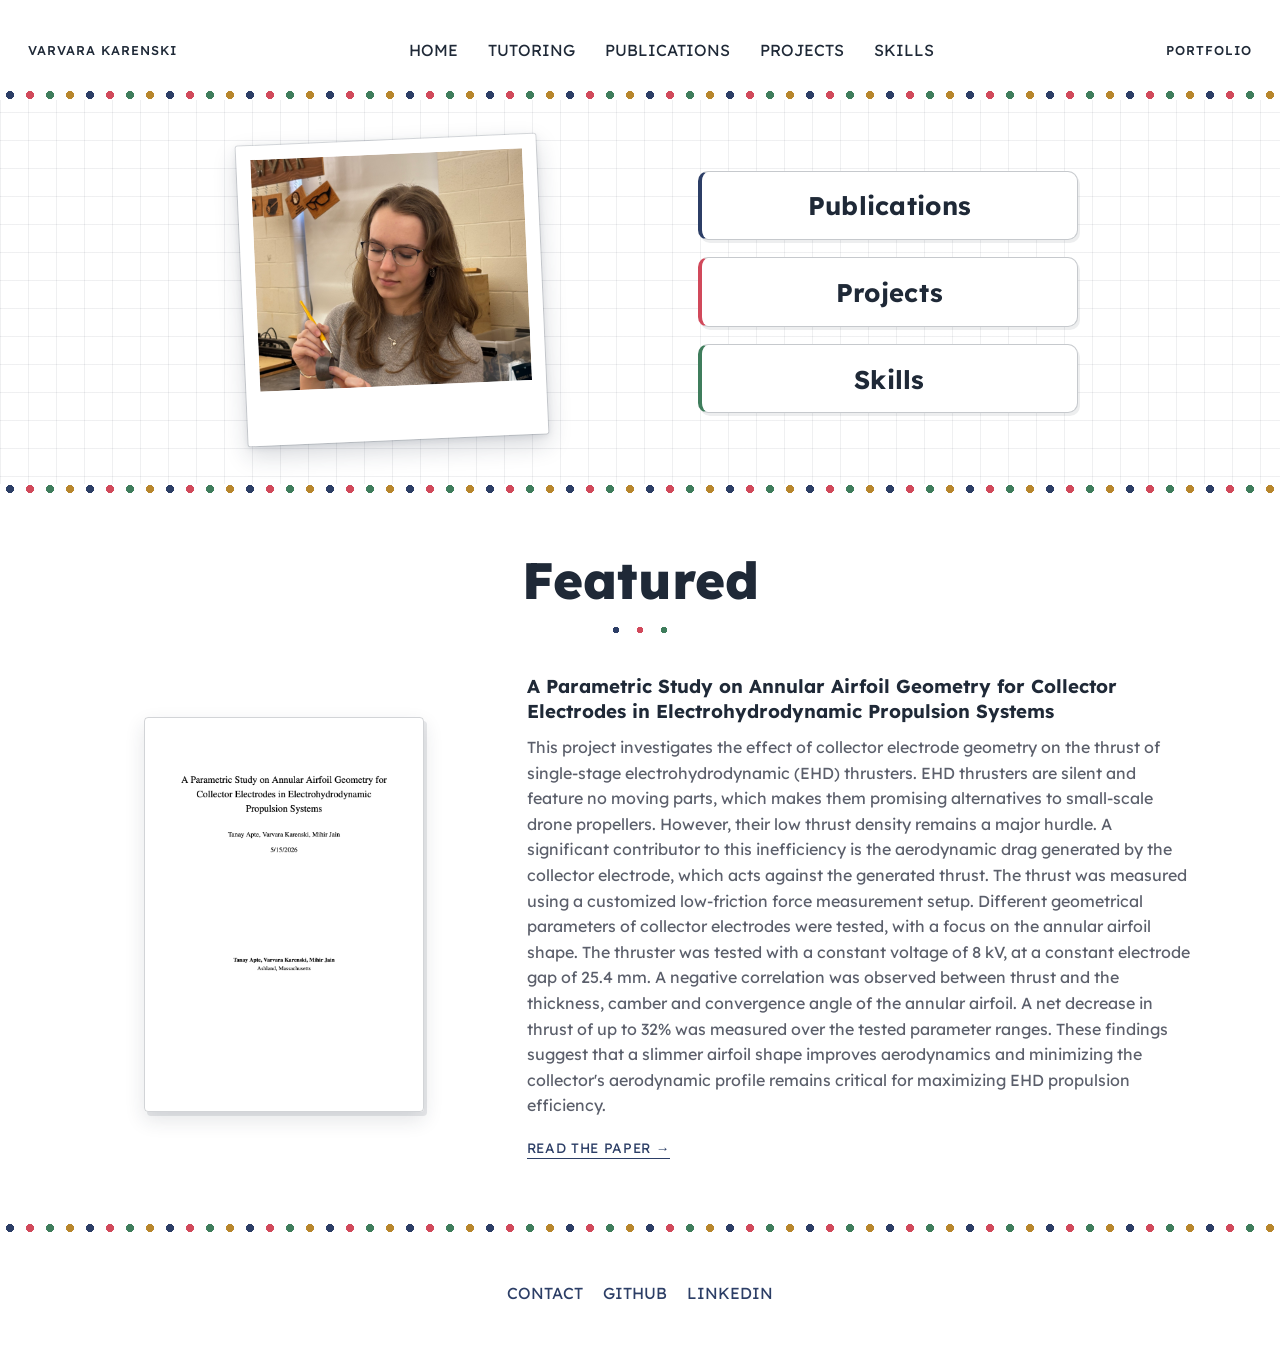
==== commit a989e580: "Font updates" ====
--- a/index.html
+++ b/index.html
@@ -5,7 +5,7 @@
         <title>Landing Page</title>
         <link rel="preconnect" href="https://fonts.googleapis.com">
         <link rel="preconnect" href="https://fonts.gstatic.com" crossorigin>
-        <link href="https://fonts.googleapis.com/css2?family=Playfair+Display:wght@600;700;800&family=Source+Serif+4:wght@400;600&family=Courier+Prime:wght@400;700&family=Lexend:wght@300;400;500&display=swap" rel="stylesheet">
+        <link href="https://fonts.googleapis.com/css2?family=Lexend:wght@300;400;500;700;800&display=swap" rel="stylesheet">
         <link rel="stylesheet" href="style.css">
         <link rel="stylesheet" href="home.css">
 
--- a/style.css
+++ b/style.css
@@ -120,7 +120,7 @@
 .header h1 {
     display: inline-block;
     margin: 0;
-    font-family: 'Playfair Display', serif;
+    font-family: 'Lexend', sans-serif;
     font-weight: 800;
     font-size: clamp(2.2rem, 5vw, 3.6rem);
     letter-spacing: 0.01em;
@@ -144,7 +144,7 @@
 
 .placeholder h2 {
     margin: 0;
-    font-family: 'Playfair Display', serif;
+    font-family: 'Lexend', sans-serif;
     font-weight: 700;
     font-size: clamp(2.4rem, 6vw, 3.8rem);
     letter-spacing: 0.01em;
--- a/home.css
+++ b/home.css
@@ -82,7 +82,7 @@
 
 .section1tabs .tabbutton h3 {
     margin: 0;
-    font-family: 'Playfair Display', serif;
+    font-family: 'Lexend', sans-serif;
     font-weight: 700;
     font-size: 1.6rem;
     letter-spacing: 0.01em;
@@ -115,7 +115,7 @@
 
 .featured h2 {
     margin: 0 0 2.5rem;
-    font-family: 'Playfair Display', serif;
+    font-family: 'Lexend', sans-serif;
     font-weight: 800;
     font-size: clamp(2.2rem, 5vw, 3.2rem);
     color: #1f2937;
@@ -172,7 +172,7 @@
 
 .featureddescription h3 {
     margin: 0 0 0.75rem;
-    font-family: 'Playfair Display', serif;
+    font-family: 'Lexend', sans-serif;
     font-weight: 700;
     line-height: 1.3;
     color: #1f2937;
